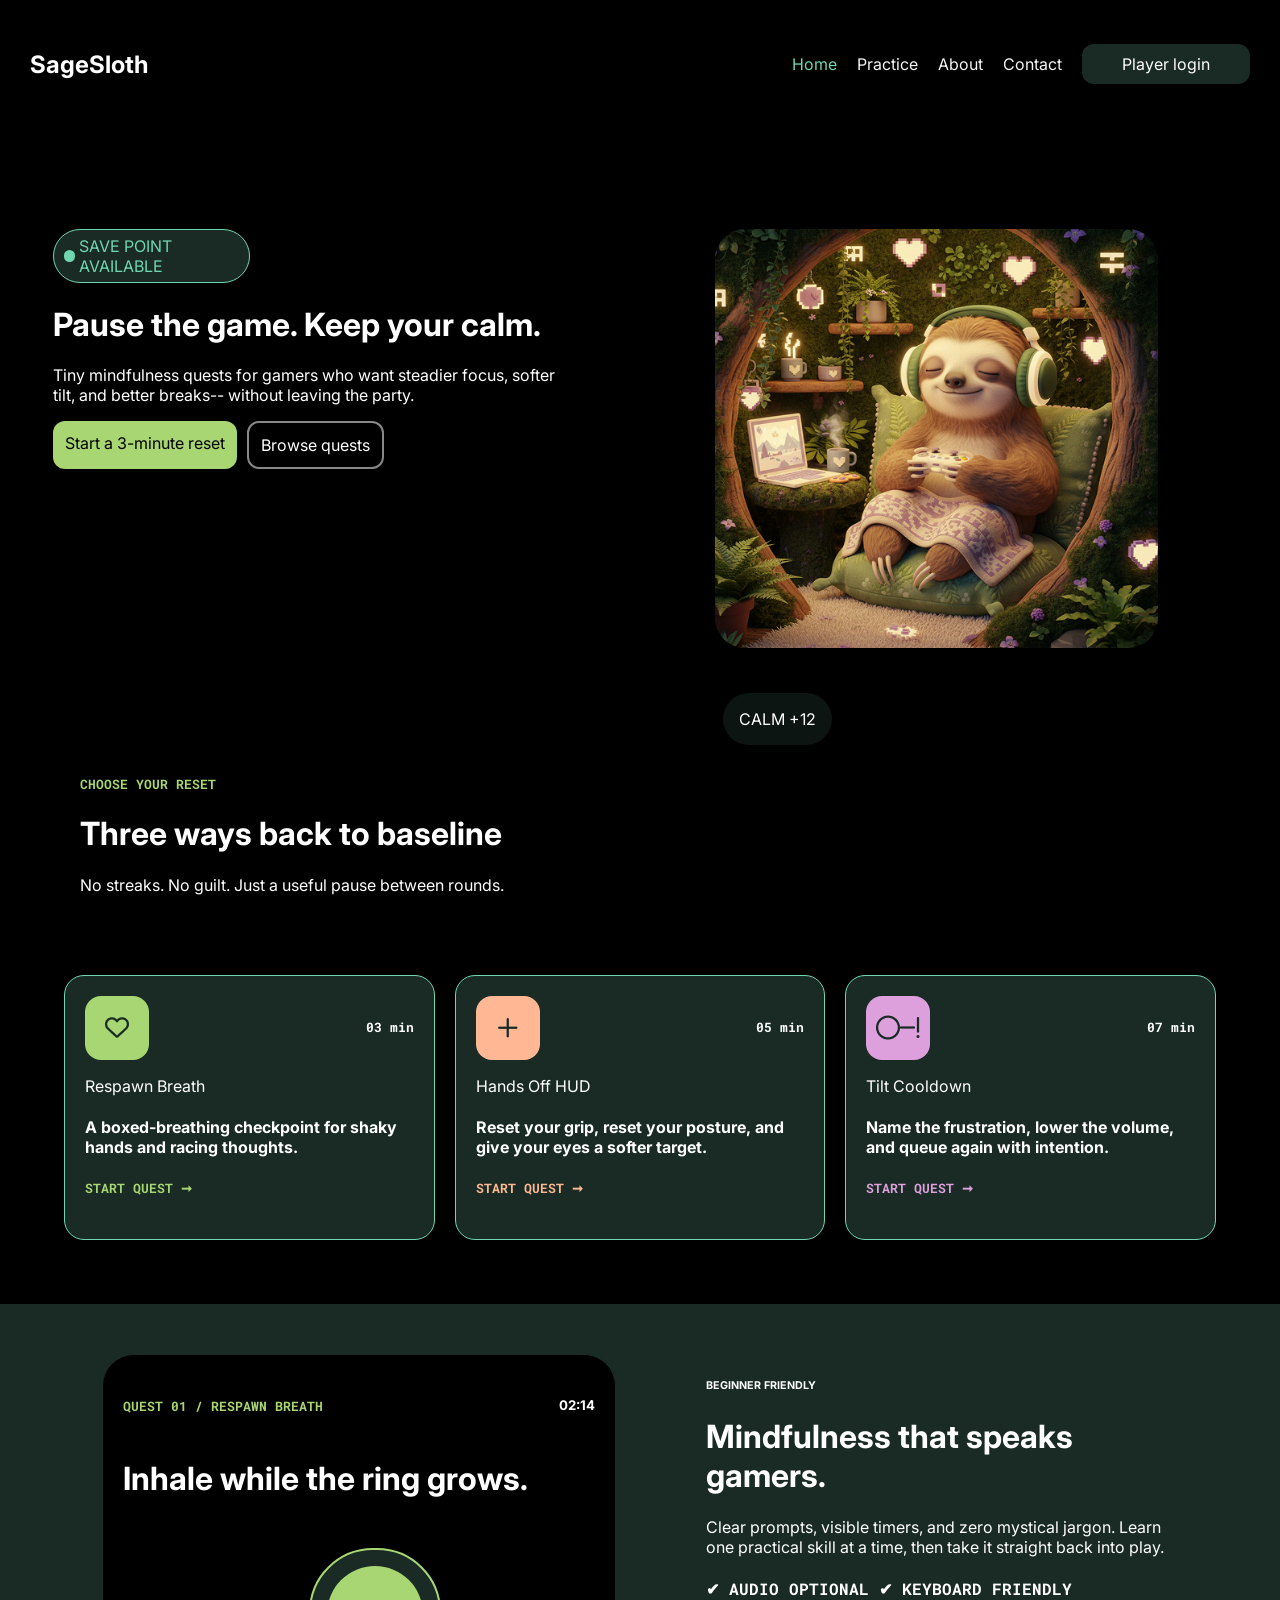
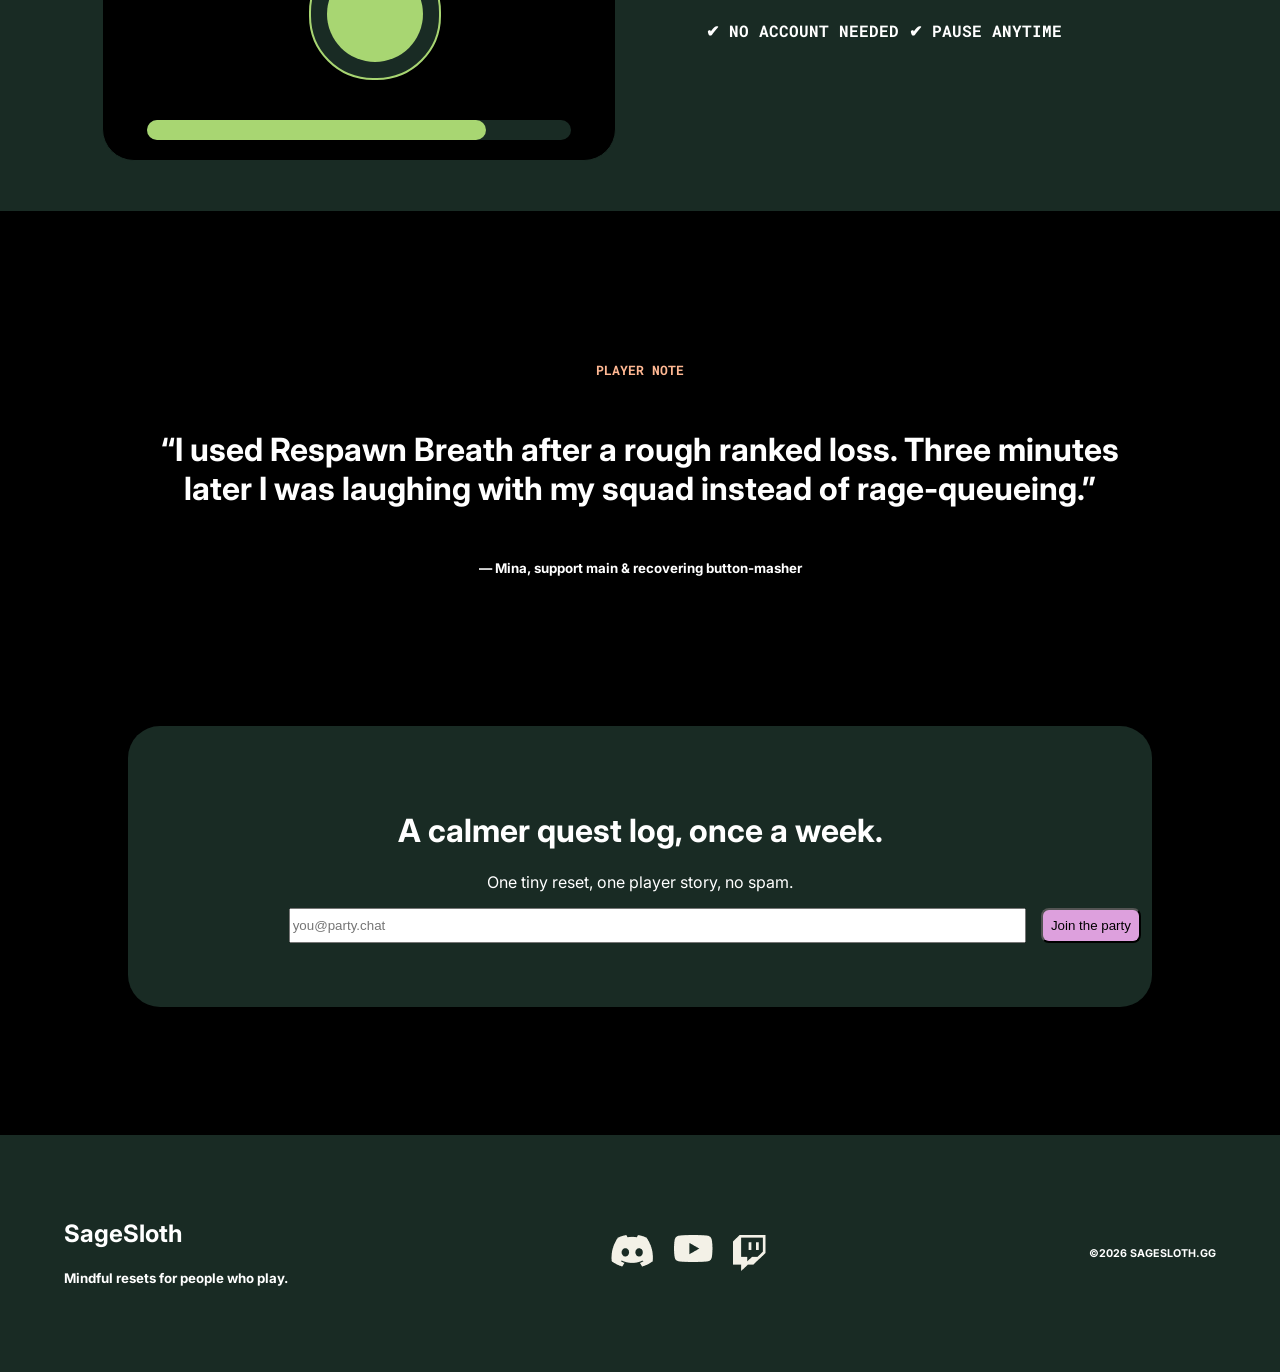
==== SageSloth/home.html @ 49c161e7 "Update convention naming" ====
<!DOCTYPE html>
<html lang="en">
<head>
    <link rel="stylesheet" href="home.css">
    <title>Home - SageSloth</title>
    <link rel="preconnect" href="https://fonts.googleapis.com">
    <link rel="preconnect" href="https://fonts.gstatic.com" crossorigin>
    <link href="https://fonts.googleapis.com/css2?family=Roboto+Mono:ital,wght@0,100..700;1,100..700&display=swap" rel="stylesheet">
    <link rel="preconnect" href="https://fonts.googleapis.com">
    <link rel="preconnect" href="https://fonts.gstatic.com" crossorigin>
    <link href="https://fonts.googleapis.com/css2?family=Inter:ital,opsz,wght@0,14..32,100..900;1,14..32,100..900&display=swap" rel="stylesheet">
</head>
<body>
    <nav>
        <div><h1>SageSloth</h1></div>
        <div class="header-buttons">
            <div class="header-button" id="current-header">Home</div>
            <div class="header-button"><a href="practice.html">Practice</a></div>
            <div class="header-button"><a href="about.html">About</a></div>
            <div class="header-button"><a href="contact.html">Contact</a></div>
            <div class="header-button" id="player-login-header">Player login</div>
        </div>
    </nav>
    <div class="hero">
        <div class="hero-mains">
            <div id="hero-save">
                <div id="hero-save-circle"></div>
                <p id="hero-save-text">SAVE POINT AVAILABLE</p>
            </div>
            <h1>Pause the game. Keep your calm.</h1>
            <p>Tiny mindfulness quests for gamers who want steadier focus, softer tilt, and better breaks-- without leaving the party.</p>
            <div class="hero-buttons">
                <div id="green-hero-button">Start a 3-minute reset</div>
                <div id="black-hero-button">Browse quests</div>
            </div>
        </div>
        <div class="hero-mains" id="hero-image">
            <img src="home-sloth.png" alt="AI generated sloth at a desk">
            <div id="image-calm">CALM +12</div>
        </div>
    </div>
    <div class="reset-modes">
        <div id="reset-modes-top">
            <h5>CHOOSE YOUR RESET</h5>
            <h1>Three ways back to baseline</h1>
            <p>No streaks. No guilt. Just a useful pause between rounds.</p>
        </div>
        <div class="reset-modes-options">
            <div class="rM-option">
                <div class="rM-option-image-time">
                    <div id="RMOIT-heart">
                        <img src="heart.png" alt="heart">
                    </div>
                    <h5>03 min</h5>
                </div>
                <p>Respawn Breath</p>
                <h4>A boxed-breathing checkpoint for shaky hands and racing thoughts.</h4>
                <h5 id="reset-modes-heart-start">START QUEST &#10142;</h5>
            </div>
            <div class="rM-option">
                                <div class="rM-option-image-time">
                    <div id="RMOIT-plus">
                        <img src="plus.png" alt="plus">
                    </div>
                    <h5>05 min</h5>
                </div>
                <p>Hands Off HUD</p>
                <h4>Reset your grip, reset your posture, and give your eyes a softer target.</h4>
                <h5 id="reset-modes-plus-start">START QUEST &#10142;</h5>
            </div>
            <div class="rM-option">
                                <div class="rM-option-image-time">
                    <div id="RMOIT-tilt">
                        <img src="o-!.png" alt="tilt">
                    </div>
                    <h5>07 min</h5>
                </div>
                <p>Tilt Cooldown</p>
                <h4>Name the frustration, lower the volume, and queue again with intention.</h4>
                <h5 id="reset-modes-tilt-start">START QUEST &#10142;</h5>
            </div>
        </div>
    </div>
    <div class="beginner-quest">
        <div id="quest-main">
            <div id="quest-breathe-box">
                <div id="quest-timer">
                    <h5 id="quest-timer-name">QUEST 01 / RESPAWN BREATH</h5>
                    <h5> 02:14</h5>
                </div>
                <h1>Inhale while the ring grows.</h1>
                <div id="quest-breathe-circle">
                    <div></div>
                </div>
                <div id="quest-progress">
                    <div></div>
                </div>
            </div>
            <div id="quest-description">
                <h6>BEGINNER FRIENDLY</h6>
                <h1>Mindfulness that speaks gamers.</h1>
                <p>Clear prompts, visible timers, and zero mystical jargon. Learn one practical skill at a time, then take it straight back into play.</p>
                <h4>&#10004; AUDIO OPTIONAL   &#10004; KEYBOARD FRIENDLY</h4>
                <h4>&#10004; NO ACCOUNT NEEDED   &#10004; PAUSE ANYTIME</h4>
            </div>
        </div>
    </div>
    <div id="player-note-main">
        <h5 id="player-note-note">PLAYER NOTE</h5>
        <h1>“I used Respawn Breath after a rough ranked loss. Three minutes later I was laughing with my squad instead of rage-queueing.”</h1>
        <h5>— Mina, support main & recovering button-masher</h5>
    </div>
    <div id="invite-main">
        <h1>A calmer quest log, once a week.</h1>
        <p>One tiny reset, one player story, no spam.</p>
        <div  id="invite-div">
            <form></form>
                <input id="invite-field "type="text" placeholder="you@party.chat" size="90" height="12">
                <input id="invite-button" type="button" value="Join the party">
            </form>
        </div>
    </div>
    <footer>
        <div>
            <h2>SageSloth</h2>
            <h5>Mindful resets for people who play.</h5>
        </div>
        <div>
            <div id="footer-icons">
                <img src="discord.png" alt="practice">
                <img src="yt.png" alt="about">
                <img src="twitch.png" alt="contact">
            </div>
        </div>
        <div>
            <h6> &#169;2026 SAGESLOTH.GG</h6>
        </div>
    </footer>
</body>
</html>
---- SageSloth/home.css ----
body{
    background-color: black;
    color: white;
    margin:0px;
    font-family: "inter";
}
nav{
    display: flex;
    justify-content: space-between;
    padding: 30px;
}
.header-buttons{
    display: flex;
    gap: 20px;
    align-items: center;
}
#player-login-header{
    background-color: #192B24;
    padding: 10px;
    padding-left: 40px;
    padding-right: 40px;
    border-radius: 12px;
}
a{
    color:whitesmoke;
    text-decoration: none;
}
#current-header{
    color: #70D6B2;
}
.hero{
    display: flex;
    justify-content: center;
    padding-top: 100px;
    gap: 150px;
}
.hero-mains{
    width: 40%;
}

.hero-buttons{
    display: flex;
    width: 100%;
    justify-content: flex-start;
}
#green-hero-button{
    background-color: #a8d672;
    color: black;
    padding: 12px;
    border-radius: 12px;
    margin-right: 10px;
}
#black-hero-button{
    border: #888 solid 2px;
    padding: 12px;
    border-radius: 12px;
}
.hero div img{
    height: 80%;
    border-radius: 30px;
}
#hero-image{
    position: relative;
}
#image-calm{
    position: absolute;
    bottom: 8px;
    left: 8px;
    border-radius: 64px;
    background-color: #192B2480;
    padding: 16px;
}
#hero-save{
    color: #70D6B2;
    background-color: #192B24;
    border: #70D6B2 solid 1px;
    border-radius: 50px;
    padding-left:2%;
    height: 10%;
    width: 36%;
    display: flex;
}
#hero-save-circle{
    background-color: #70D6B2;
    height: 12px;
    width: 12px;
    border-radius: 15px;
    align-self: center;
    margin-right: 4px;
}
#hero-save-text{
    align-self: center;
}
.hero-save-circle-corners{
    height: 10px;
    width: 10px;
    background-color: #192B24;
}
.reset-modes-options{
    padding: 5%;
    display: flex;
    justify-content: space-between;
    gap: 20px;
}
.reset-modes{
    text-align: center;
}
#reset-modes-top{
    text-align: left;
    padding-left: 80px
}
#reset-modes-top h5{
    font-family: "roboto mono";
    font-size: small;
    color: #a8d672;
}
.rM-option{
    width: 33%;
    background-color: #192B24;
    border-radius: 20px;
    border: #70D6B2 1px solid;
    text-align: left;
    padding: 20px;
}
.rM-option h5{
    font-family:"roboto mono"
}
#reset-modes-heart-start{
    color: #a8d672;
}
#reset-modes-plus-start{
    color: #ffb893;
}
#reset-modes-tilt-start{
    color: plum;
}
.rM-option-image-time{
    display: flex;
    justify-content: space-between;
}
#RMOIT-heart{
    background-color: #a8d672;
    justify-content: center;
    align-items: center;
    display: flex;
    width: 64px;
    height:64px;
    border-radius: 16px;
}
#RMOIT-plus{
    background-color: #ffb893;
    justify-content: center;
    align-items: center;
    display: flex;
    width: 64px;
    height:64px;
    border-radius: 16px;
}
#RMOIT-tilt{
    background-color: plum;
    justify-content: center;
    align-items: center;
    display: flex;
    width: 64px;
    height:64px;
    border-radius: 16px;
}
.beginner-quest{
    background-color: #192B24;
    padding: 50px;
}
#quest-main{
    display: flex;
    gap:90px;
    justify-content: center;
}
#quest-breathe-box{
    background-color: black;
    border-radius: 32px;
    border:#192B24 1px solid;
    padding:20px;
    width: 40%;
}
#quest-timer{
    display: flex;
    justify-content: space-between;
}
#quest-timer-name{
    color:#a8d672;
    font-family: "Roboto mono";
}
#quest-breathe-circle{
    width: 96px;
    height: 96px;
    background-color:#192B24;
    margin-left: 39.5%;
    border-radius: 64px;
    border:#a8d672 2px solid;
    padding: 16px;
    margin-top: 50px;
}
#quest-breathe-circle div{
    background-color: #a8d672;
    width: 96px;
    height: 96px;
    border-radius: 48px;
}
#quest-progress{
    width: 90%;
    height: 20px;
    background-color: #192B24;
    margin-left: 5%;
    margin-top:40px;
    border-radius: 10px;
}
#quest-progress div{
    width: 80%;
    height: 20px;
    background-color: #a8d672;
    border-radius: 10px;
}
#quest-description{
    width: 40%;
}
#quest-descrition h6{
    color:plum;
}
#quest-description h4{
    font-family: "roboto mono";
}
#player-note-main{
    padding: 10%;
    text-align: center;
}
#player-note-main h1{
    margin-top: 5%;
    margin-bottom: 5%;
}
#player-note-note{
    color: #ffb893;
    font-family: "Roboto mono";
}
#invite-main{
    margin: 10%;
    margin-top: 0px;
    background-color: #192B24;
    padding: 5%;
    border-radius: 32px;
    text-align: center;
}
#invite-div{
    display: flex;
    gap: 2%;
    justify-content: center;
    margin-left: 15%;
}
#invite-field{
    background-color: #192B24;
}
#invite-button{
    width: 24%;
    border-radius: 8px;
    background-color: plum;
    padding: 8px;
    text-align: center;
}
footer{
    background-color: #192B24;
    display: flex;
    padding: 5%;
    justify-content: space-between;
    align-items: center;
}
#footer-icons{
    display: flex;
    justify-content: space-around;
    gap:20px;
}
footer img{
    height: 100%;
}
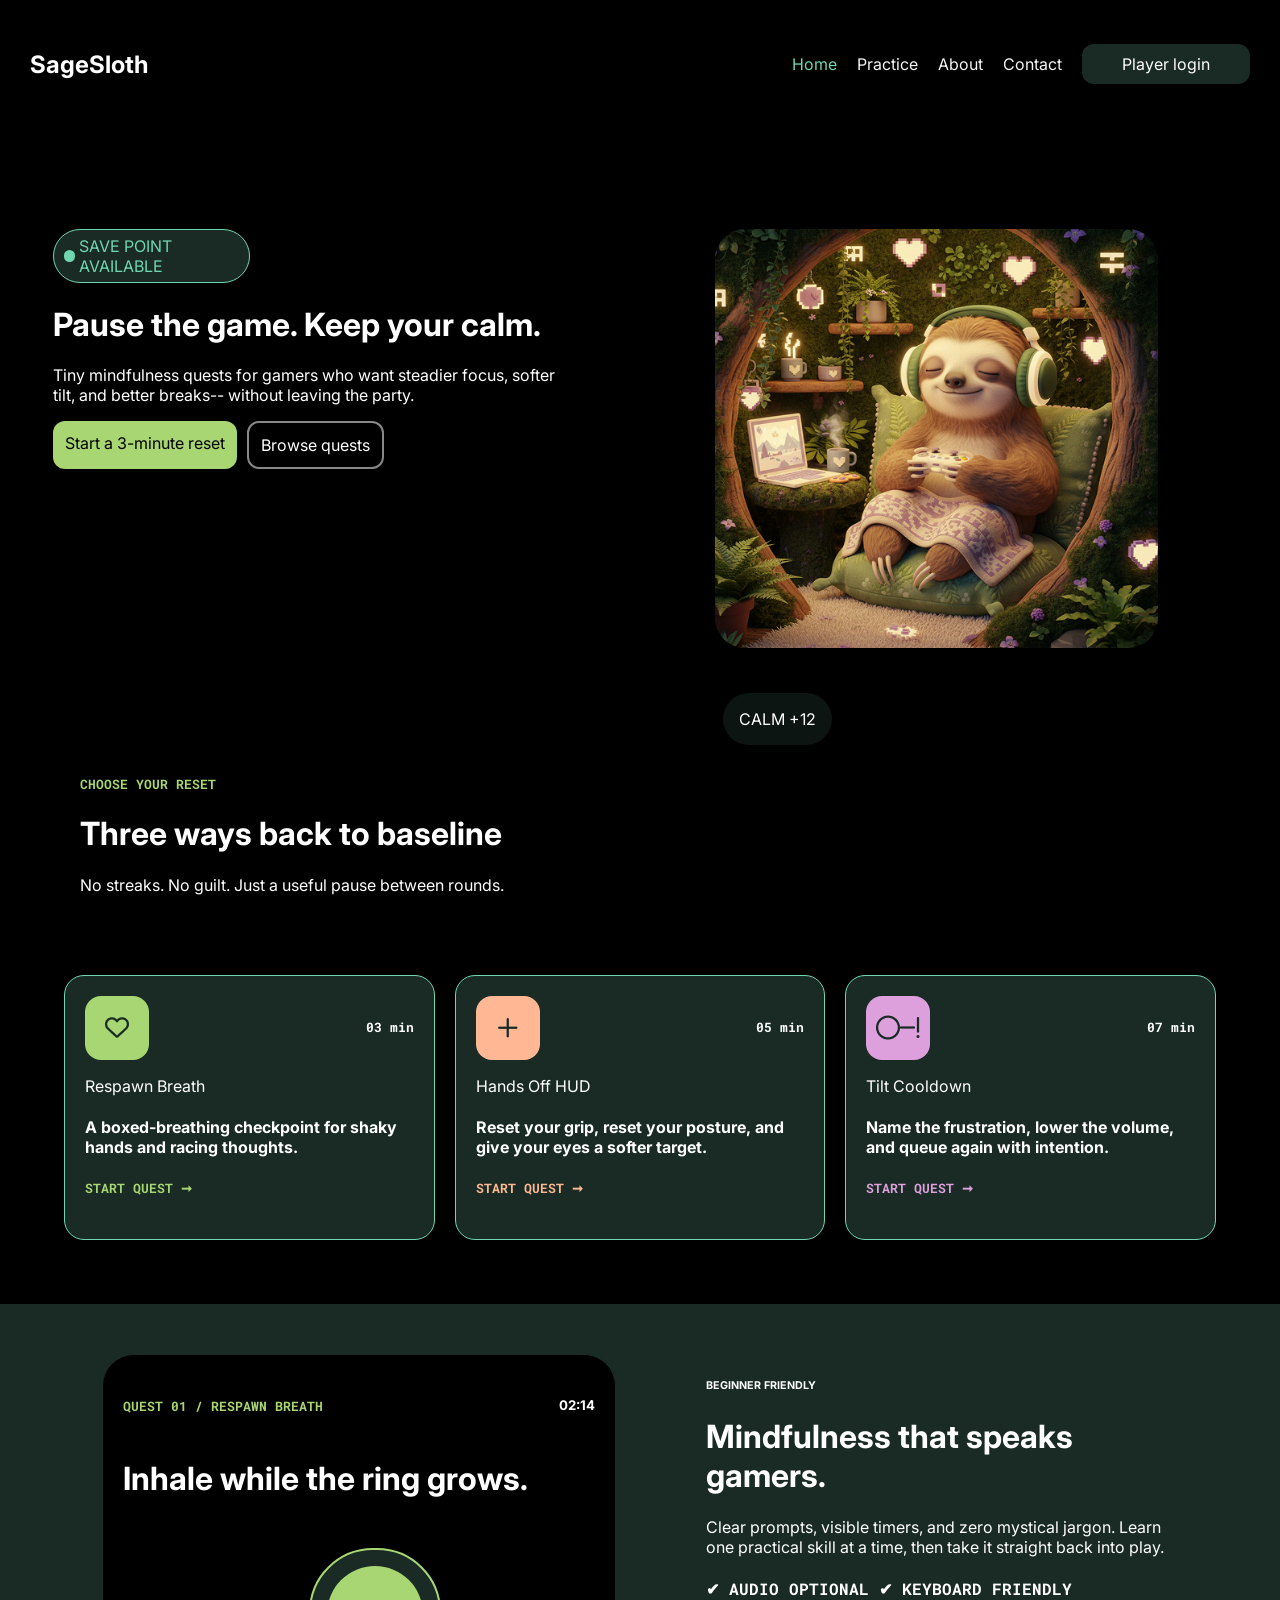
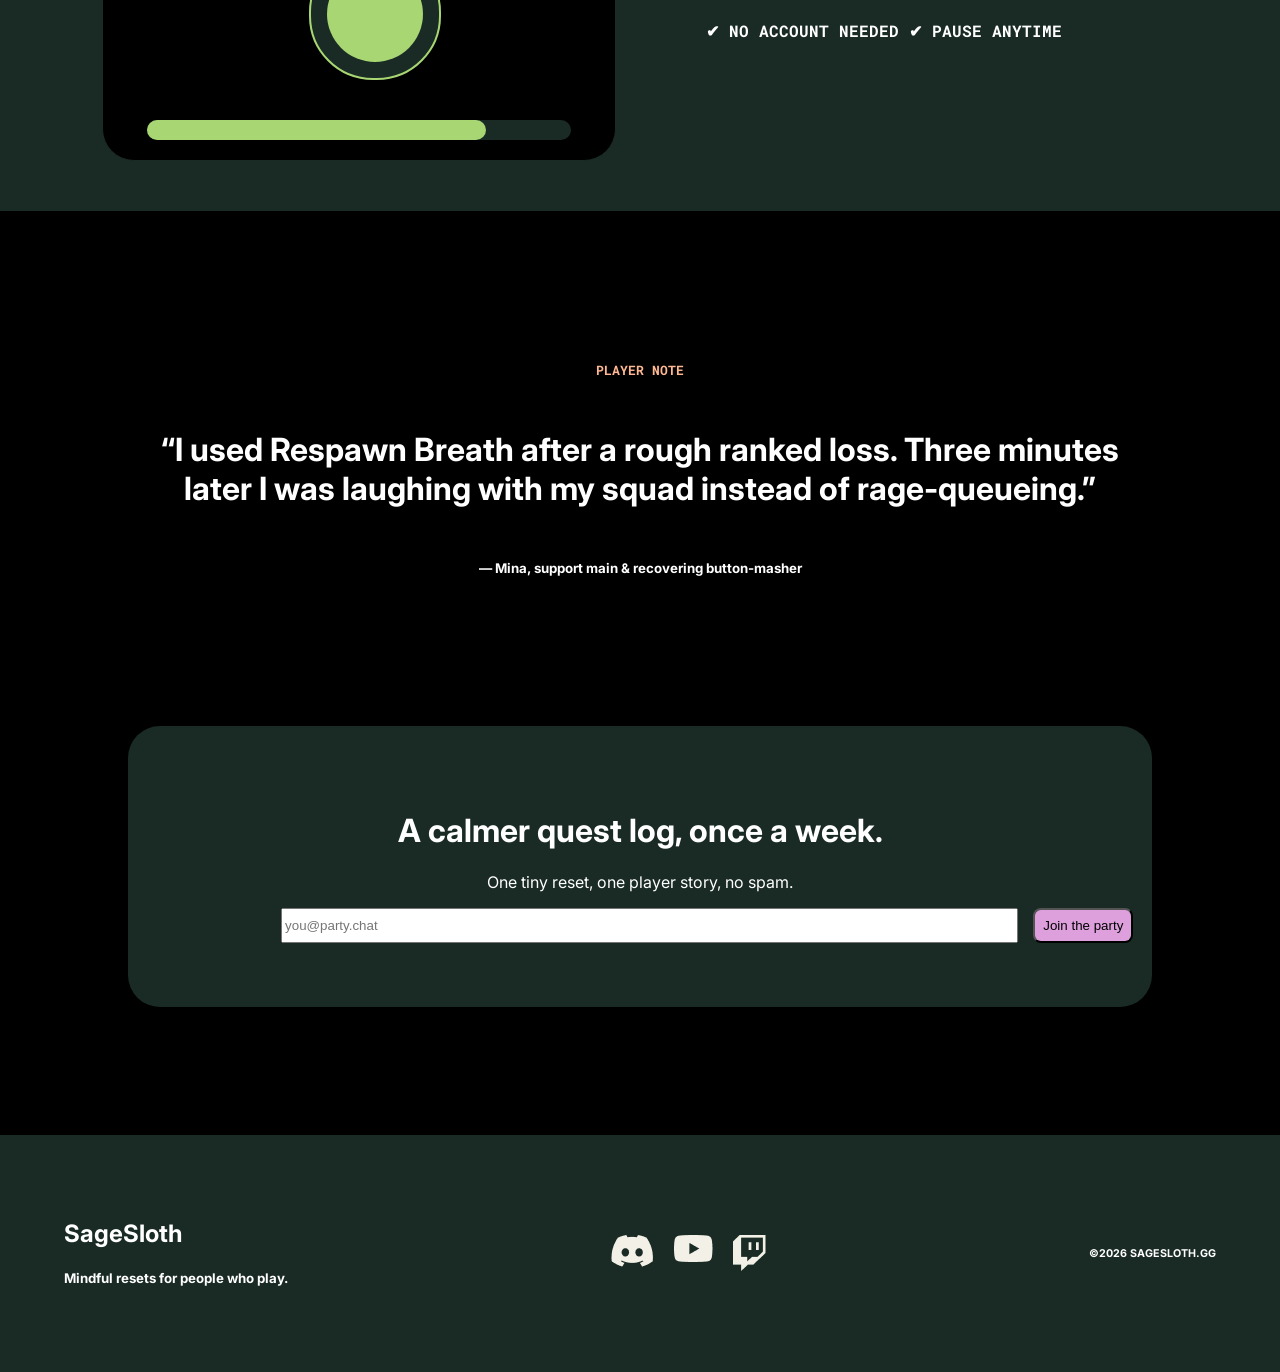
==== commit d5d43ce0: "Last part written" ====
--- a/SageSloth/home.html
+++ b/SageSloth/home.html
@@ -114,10 +114,8 @@
         <h1>A calmer quest log, once a week.</h1>
         <p>One tiny reset, one player story, no spam.</p>
         <div  id="invite-div">
-            <form></form>
-                <input id="invite-field "type="text" placeholder="you@party.chat" size="90" height="12">
-                <input id="invite-button" type="button" value="Join the party">
-            </form>
+            <input id="invite-field "type="text" placeholder="you@party.chat" size="90" height="12">
+            <input id="invite-button" type="button" value="Join the party">
         </div>
     </div>
     <footer>
